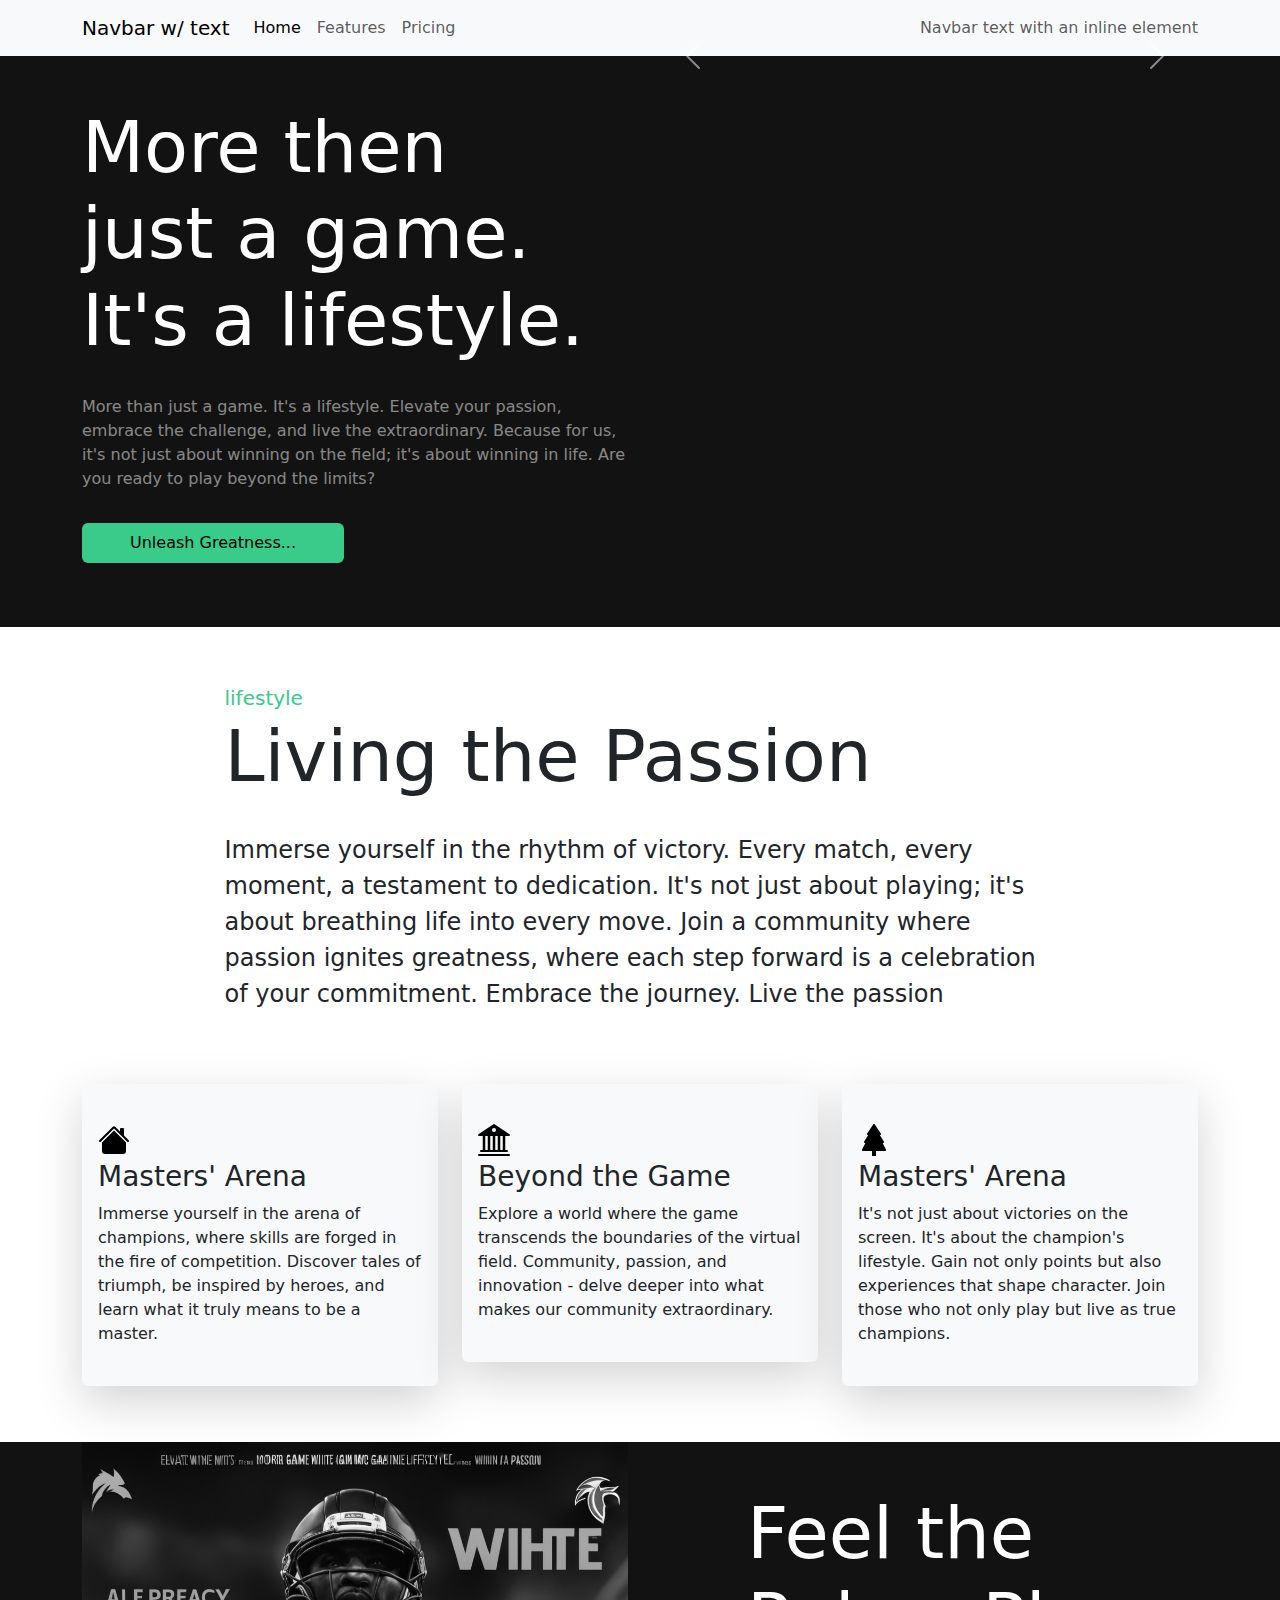
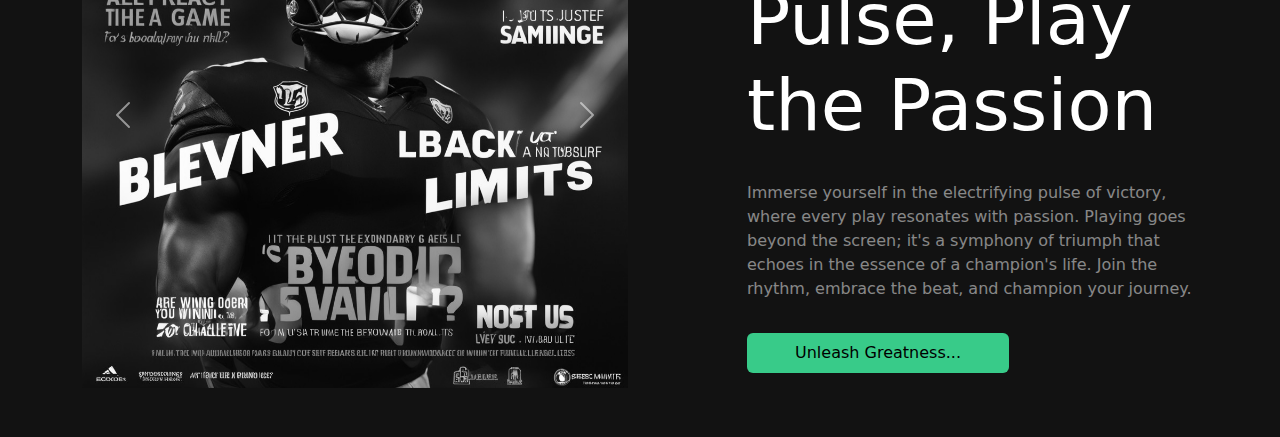
==== index.html @ 21ebd821 "added new sections" ====
<!DOCTYPE html>
<html lang="pl">
  <head>
    <meta charset="UTF-8" />
    <meta name="viewport" content="width=device-width, initial-scale=1.0" />
    <link rel="stylesheet" href="./css/bootstrap.min.css" />
    <link rel="stylesheet" href="./css/style.css" />
    <title>Zaliczenie</title>
  </head>
  <body>
    <nav class="navbar navbar-expand-lg bg-light">
      <div class="container">
        <a class="navbar-brand" href="#">Navbar w/ text</a>
        <button
          class="navbar-toggler"
          type="button"
          data-bs-toggle="collapse"
          data-bs-target="#navbarText"
          aria-controls="navbarText"
          aria-expanded="false"
          aria-label="Toggle navigation"
        >
          <span class="navbar-toggler-icon"></span>
        </button>
        <div class="collapse navbar-collapse" id="navbarText">
          <ul class="navbar-nav me-auto mb-2 mb-lg-0">
            <li class="nav-item">
              <a class="nav-link active" aria-current="page" href="#">Home</a>
            </li>
            <li class="nav-item">
              <a class="nav-link" href="#">Features</a>
            </li>
            <li class="nav-item">
              <a class="nav-link" href="#">Pricing</a>
            </li>
          </ul>
          <span class="navbar-text"> Navbar text with an inline element </span>
        </div>
      </div>
    </nav>

    <header class="w-100" style="background-color: #121212">
      <div class="container">
        <div class="row">
          <div class="col-12 col-md-6 d-flex flex-column text-white my-5">
            <h1 class="display-2 m-0">
              <b
                >More then<br />just a game.<br />
                It's a lifestyle.</b
              >
            </h1>
            <p class="my-4 py-2 text-white-50">
              More than just a game. It's a lifestyle. Elevate your passion,
              embrace the challenge, and live the extraordinary. Because for us,
              it's not just about winning on the field; it's about winning in
              life. Are you ready to play beyond the limits?
            </p>
            <p class="m-0 flex-fill d-flex align-items-end mb-3">
              <span>
                <button
                  type="button"
                  class="btn btn-primary text-black px-5 py-2"
                  style="background-color: #38cb89; border: none"
                >
                  Unleash Greatness...
                </button>
              </span>
            </p>
          </div>

          <div class="col-12 col-md-6">
            <div
              id="carouselExampleAutoplaying"
              class="carousel slide"
              data-bs-ride="carousel"
            >
              <div class="carousel-inner">
                <div class="carousel-item active">
                  <!-- <img
                    src="./img/slider1.png"
                    class="d-block w-100"
                    alt="..."
                  /> -->
                  <div class="w-100 h-100" style="background-image: url('./img/Image1.png');"></div>
                </div>
                <!-- <div class="carousel-item">
                  <img
                    src="./img/slider2.png"
                    class="d-block w-100"
                    alt="..."
                  />
                </div>
                <div class="carousel-item">
                  <img
                    src="./img/slider3.png"
                    class="d-block w-100"
                    alt="..."
                  />
                </div> -->
              </div>
              <button
                class="carousel-control-prev"
                type="button"
                data-bs-target="#carouselExampleAutoplaying"
                data-bs-slide="prev"
              >
                <span
                  class="carousel-control-prev-icon"
                  aria-hidden="true"
                ></span>
                <span class="visually-hidden">Previous</span>
              </button>
              <button
                class="carousel-control-next"
                type="button"
                data-bs-target="#carouselExampleAutoplaying"
                data-bs-slide="next"
              >
                <span
                  class="carousel-control-next-icon"
                  aria-hidden="true"
                ></span>
                <span class="visually-hidden">Next</span>
              </button>
            </div>
          </div>
        </div>
      </div>
    </header>

    <section class="container">
      <div class="row d-flex justify-content-center">
        <div class="col-12 col-md-9 d-flex flex-column my-5 py-2">
          <p class="m-0 fs-5" style="color: #38cb89">lifestyle</p>
          <h2 class="display-2 pb-4">Living the Passion</h2>
          <p class="fs-4">
            Immerse yourself in the rhythm of victory. Every match, every
            moment, a testament to dedication. It's not just about playing; it's
            about breathing life into every move. Join a community where passion
            ignites greatness, where each step forward is a celebration of your
            commitment. Embrace the journey. Live the passion
          </p>
        </div>
      </div>
    </section>

    <section class="container mb-5 pb-2">
      <div class="row justify-content-center gy-4">
        <div class="col-12 col-sm-6 col-lg-4">
          <div class="bg-light rounded d-flex flex-column p-3 shadow-lg py-4">
            <img
              class="mt-3"
              src="./img/house-fill.svg"
              alt="icon-house"
              style="width: 10%"
            />
            <h3 class="mt-1">Masters' Arena</h3>
            <p>
              Immerse yourself in the arena of champions, where skills are
              forged in the fire of competition. Discover tales of triumph, be
              inspired by heroes, and learn what it truly means to be a master.
            </p>
          </div>
        </div>

        <div class="col-12 col-sm-6 col-lg-4">
          <div class="bg-light rounded d-flex flex-column p-3 shadow-lg py-4">
            <img
              class="mt-3"
              src="./img/bank2.svg"
              alt="icon-house"
              style="width: 10%"
            />
            <h3 class="mt-1">Beyond the Game</h3>
            <p>
              Explore a world where the game transcends the boundaries of the
              virtual field. Community, passion, and innovation - delve deeper
              into what makes our community extraordinary.
            </p>
          </div>
        </div>

        <div class="col-12 col-sm-6 col-lg-4">
          <div class="bg-light rounded d-flex flex-column p-3 shadow-lg py-4">
            <img
              class="mt-3"
              src="./img/tree-fill.svg"
              alt="icon-house"
              style="width: 10%"
            />
            <h3 class="mt-1">Masters' Arena</h3>
            <p>
              It's not just about victories on the screen. It's about the
              champion's lifestyle. Gain not only points but also experiences
              that shape character. Join those who not only play but live as
              true champions.
            </p>
          </div>
        </div>
      </div>
    </section>

    <section class="w-100" style="background-color: #121212">
      <div class="container">
        <div class="row justify-content-between">
          <div class="col-12 col-md-6">
            <div
              id="carouselExampleAutoplaying2"
              class="carousel slide"
              data-bs-ride="carousel"
            >
              <div class="carousel-inner">
                <div class="carousel-item active">
                  <img
                    src="./img/Image1.png"
                    class="d-block w-100"
                    alt="..."
                  />
                </div>
                <div class="carousel-item">
                  <img
                    src="./img/Image2.png"
                    class="d-block w-100"
                    alt="..."
                  />
                </div>
                <div class="carousel-item">
                  <img
                    src="./img/Image3.png"
                    class="d-block w-100"
                    alt="..."
                  />
                </div>
              </div>
              <button
                class="carousel-control-prev"
                type="button"
                data-bs-target="#carouselExampleAutoplaying2"
                data-bs-slide="prev"
              >
                <span
                  class="carousel-control-prev-icon"
                  aria-hidden="true"
                ></span>
                <span class="visually-hidden">Previous</span>
              </button>
              <button
                class="carousel-control-next"
                type="button"
                data-bs-target="#carouselExampleAutoplaying2"
                data-bs-slide="next"
              >
                <span
                  class="carousel-control-next-icon"
                  aria-hidden="true"
                ></span>
                <span class="visually-hidden">Next</span>
              </button>
            </div>
          </div>

          <div class="col-12 col-md-5 d-flex flex-column text-white my-5">
            <h1 class="display-2 m-0">
              <b>
                Feel the<br> Pulse, Play <br>the Passion
                </br>
              </b>
            </h1>
            <p class="my-4 py-2 text-white-50">
              Immerse yourself in the electrifying pulse of victory, where every play resonates with passion. Playing goes beyond the screen; it's a symphony of triumph that echoes in the essence of a champion's life. Join the rhythm, embrace the beat, and champion your journey.
            </p>
            <p class="m-0 flex-fill d-flex align-items-end mb-3">
              <span>
                <button
                  type="button"
                  class="btn btn-primary text-black px-5 py-2"
                  style="background-color: #38cb89; border: none"
                >
                  Unleash Greatness...
                </button>
              </span>
            </p>
          </div>
        </div>
      </div>
    </section>

    <script src="./js/bootstrap.bundle.min.js"></script>
    <script src="./js/code.jquery.com_jquery-3.7.0.min.js"></script>
    <script src="./js/unpkg.com_masonry-layout@4.2.2_dist_masonry.pkgd.min.js"></script>
    <script src="./js/js.js"></script>
  </body>
</html>
---- css/style.css ----
@keyframes slideIn {
  0% {
    transform: translateY(-2rem);
    opacity: 0;
  }

  100% {
    transform: translateY(0rem);
    opacity: 1;
  }

  0% {
    transform: translateY(-2rem);
    opacity: 0;
  }
}

@keyframes slide-s {
  0% {
    transform: translateX(-2rem);
    opacity: 0;
  }

  100% {
    transform: translateX(0rem);
    opacity: 1;
  }
}

@keyframes slide-e {
  0% {
    transform: translateX(2rem);
    opacity: 0;
  }

  100% {
    transform: translateX(0rem);
    opacity: 1;
  }
}

@keyframes slide-el {
  0% {
    transform: translateX(0rem);
    opacity: 1;
  }

  100% {
    transform: translateX(-2rem);
    opacity: 0;
  }
}

@keyframes slide-b {
  0% {
    transform: translateY(2rem);
    opacity: 0;
  }

  100% {
    transform: translateY(0rem);
    opacity: 1;
  }
}

@keyframes slide-t {
  0% {
    transform: translateY(-2rem);
    opacity: 0;
  }

  100% {
    transform: translateY(0rem);
    opacity: 1;
  }
}

@keyframes slide {
  0% {
    opacity: 0;
  }

  100% {
    opacity: 1;
  }
}

@keyframes grid {
  0% {
    opacity: 0;
    max-height: 100vw;
  }

  100% {
    opacity: 1;
    max-height: 100%;
  }
}

.slideIn {
  animation-name: slideIn;
}

.fade-s,
.fade-e,
.fade-b,
.fade {
  opacity: 0;
}

.fade-s-in,
.fade-e-in,
.fade-b-in,
.fade-in {
  opacity: 1;
  animation-duration: 1s;
  animation-fill-mode: both;
}

.fade-s-in {
  animation-name: slide-s;
}

.fade-e-in {
  animation-name: slide-e;
}

.fade-b-in {
  animation-name: slide-b;
}

.fade-in {
  animation-name: slide;
}

.padding-button-2 {
  padding: 0.88rem 1.5rem;
}

.padding-button-1 {
  padding: 0.66rem 1.5rem;
}

.box {
  -webkit-box-shadow: 0px 0px 50px -10px rgba(2, 2, 2, 1);
  -moz-box-shadow: 0px 0px 50px -10px rgba(2, 2, 2, 1);
  box-shadow: 0px 0px 50px -10px rgba(2, 2, 2, 1);
}
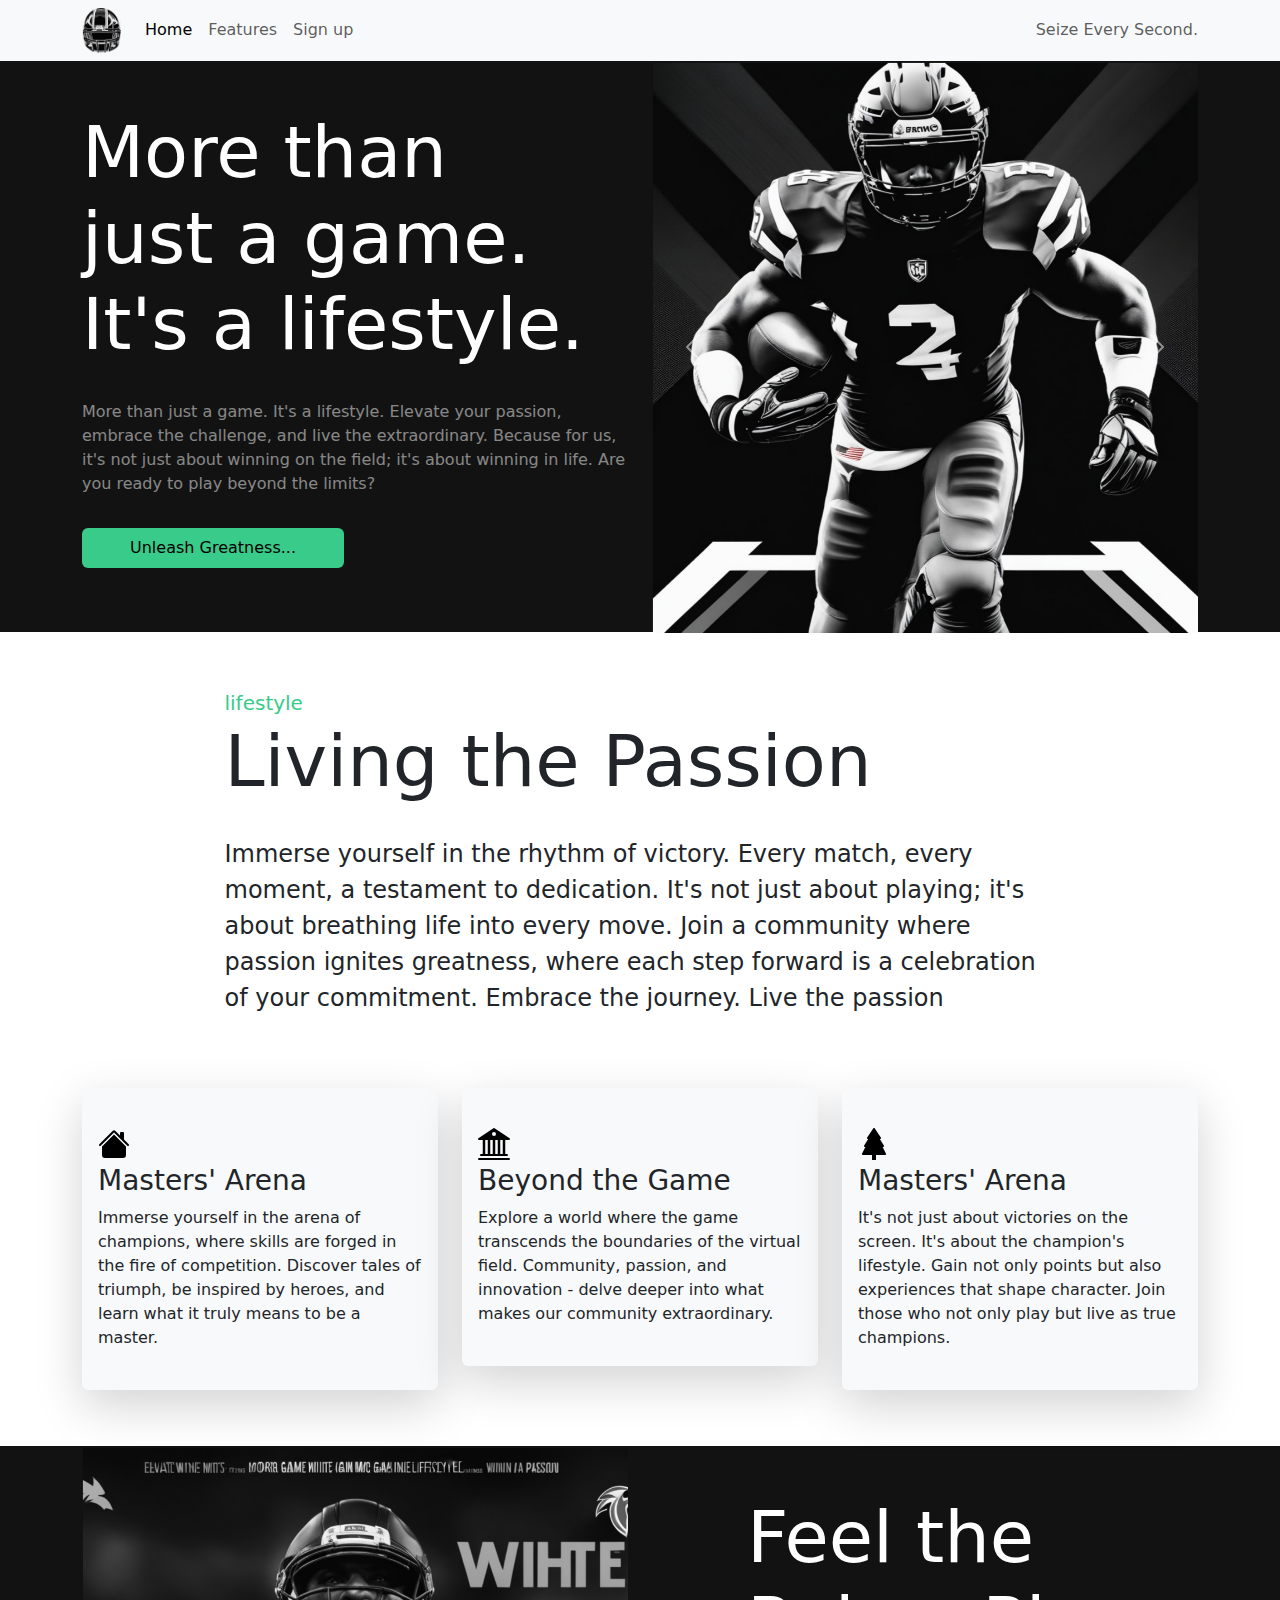
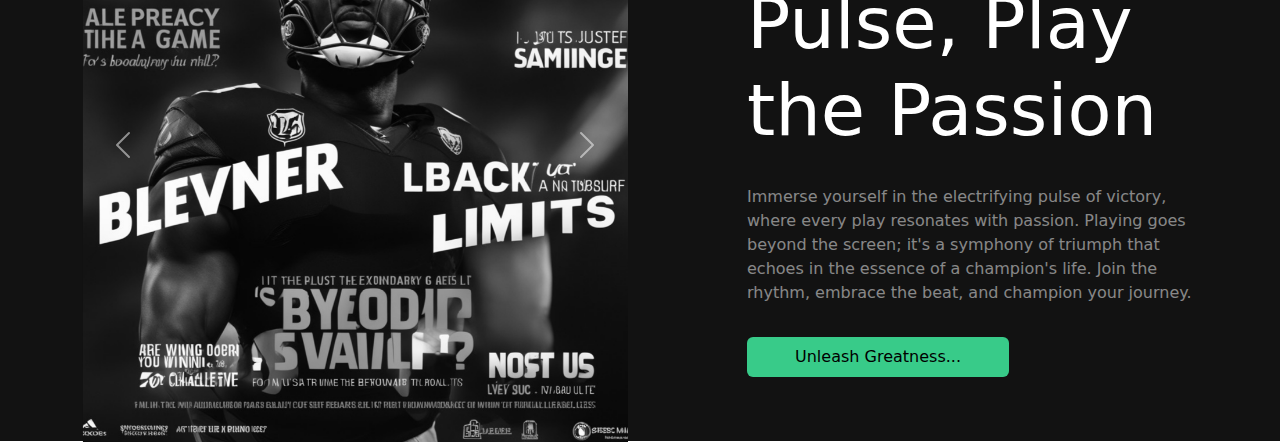
==== commit 25ed3b5c: "fixed slider, added logo and started making pages" ====
--- a/index.html
+++ b/index.html
@@ -10,7 +10,7 @@
   <body>
     <nav class="navbar navbar-expand-lg bg-light">
       <div class="container">
-        <a class="navbar-brand" href="#">Navbar w/ text</a>
+        <a class="navbar-brand logo p-0" href="index.html"><img src="./img/logo.png" alt="Logo" class="w-100"></a>
         <button
           class="navbar-toggler"
           type="button"
@@ -25,16 +25,16 @@
         <div class="collapse navbar-collapse" id="navbarText">
           <ul class="navbar-nav me-auto mb-2 mb-lg-0">
             <li class="nav-item">
-              <a class="nav-link active" aria-current="page" href="#">Home</a>
+              <a class="nav-link active" aria-current="page" href="index.html">Home</a>
             </li>
             <li class="nav-item">
-              <a class="nav-link" href="#">Features</a>
+              <a class="nav-link" href="features.html">Features</a>
             </li>
             <li class="nav-item">
-              <a class="nav-link" href="#">Pricing</a>
+              <a class="nav-link" href="form.html">Sign up</a>
             </li>
           </ul>
-          <span class="navbar-text"> Navbar text with an inline element </span>
+          <span class="navbar-text"> Seize Every Second. </span>
         </div>
       </div>
     </nav>
@@ -45,7 +45,7 @@
           <div class="col-12 col-md-6 d-flex flex-column text-white my-5">
             <h1 class="display-2 m-0">
               <b
-                >More then<br />just a game.<br />
+                >More than<br />just a game.<br />
                 It's a lifestyle.</b
               >
             </h1>
@@ -71,32 +71,35 @@
           <div class="col-12 col-md-6">
             <div
               id="carouselExampleAutoplaying"
-              class="carousel slide"
+              class="carousel slide h-100"
               data-bs-ride="carousel"
+              style="margin-top: 1px; margin-bottom: -2px;"
             >
-              <div class="carousel-inner">
-                <div class="carousel-item active">
-                  <!-- <img
+              <div class="carousel-inner h-100">
+                <div class="carousel-item active h-100">
+                  <img
                     src="./img/slider1.png"
                     class="d-block w-100"
                     alt="..."
-                  /> -->
-                  <div class="w-100 h-100" style="background-image: url('./img/Image1.png');"></div>
-                </div>
-                <!-- <div class="carousel-item">
+                  />
+                  <div class="w-100 h-100 bg-img" style="background-image: url('./img/slider1.png');"></div>
+                </div>
+                <div class="carousel-item h-100">
                   <img
                     src="./img/slider2.png"
                     class="d-block w-100"
                     alt="..."
                   />
-                </div>
-                <div class="carousel-item">
+                  <div class="w-100 h-100 bg-img" style="background-image: url('./img/slider2.png');"></div>
+                </div>
+                <div class="carousel-item h-100">
                   <img
                     src="./img/slider3.png"
                     class="d-block w-100"
                     alt="..."
                   />
-                </div> -->
+                  <div class="w-100 h-100 bg-img" style="background-image: url('./img/slider3.png');"></div>
+                </div>
               </div>
               <button
                 class="carousel-control-prev"
@@ -206,30 +209,34 @@
           <div class="col-12 col-md-6">
             <div
               id="carouselExampleAutoplaying2"
-              class="carousel slide"
+              class="carousel slide h-100"
               data-bs-ride="carousel"
+              style="margin: 1px 0;"
             >
-              <div class="carousel-inner">
-                <div class="carousel-item active">
+              <div class="carousel-inner h-100">
+                <div class="carousel-item active h-100">
                   <img
                     src="./img/Image1.png"
                     class="d-block w-100"
                     alt="..."
                   />
-                </div>
-                <div class="carousel-item">
+                  <div class="w-100 h-100 bg-img" style="background-image: url('./img/Image1.png');"></div>
+                </div>
+                <div class="carousel-item h-100">
                   <img
                     src="./img/Image2.png"
                     class="d-block w-100"
                     alt="..."
                   />
-                </div>
-                <div class="carousel-item">
+                  <div class="w-100 h-100 bg-img" style="background-image: url('./img/Image2.png');"></div>
+                </div>
+                <div class="carousel-item h-100">
                   <img
                     src="./img/Image3.png"
                     class="d-block w-100"
                     alt="..."
                   />
+                  <div class="w-100 h-100 bg-img" style="background-image: url('./img/Image3.png');"></div>
                 </div>
               </div>
               <button
--- a/css/style.css
+++ b/css/style.css
@@ -145,4 +145,52 @@
   -webkit-box-shadow: 0px 0px 50px -10px rgba(2, 2, 2, 1);
   -moz-box-shadow: 0px 0px 50px -10px rgba(2, 2, 2, 1);
   box-shadow: 0px 0px 50px -10px rgba(2, 2, 2, 1);
+}
+
+.bg-img {
+  display: none;
+  background-size: cover;
+  background-position: center;
+  background-repeat: no-repeat;
+  margin: 1px;
+}
+
+.logo {
+  width: 3.5%;
+}
+
+@media (max-width: 1400px) {
+  .bg-img {
+    display: block;
+  }
+
+  .carousel-item img {
+    display: none !important;
+  }
+}
+
+@media (max-width: 992px) {
+  .logo {
+    width: 5%;
+  }
+}
+
+@media (max-width: 766px) {
+  .bg-img {
+    display: none;
+  }
+
+  .carousel-item img {
+    display: block !important;
+  }
+
+  .logo {
+    width: 7%;
+  }
+}
+
+@media (max-width: 576px) {
+  .logo {
+    width: 10%;
+  }
 }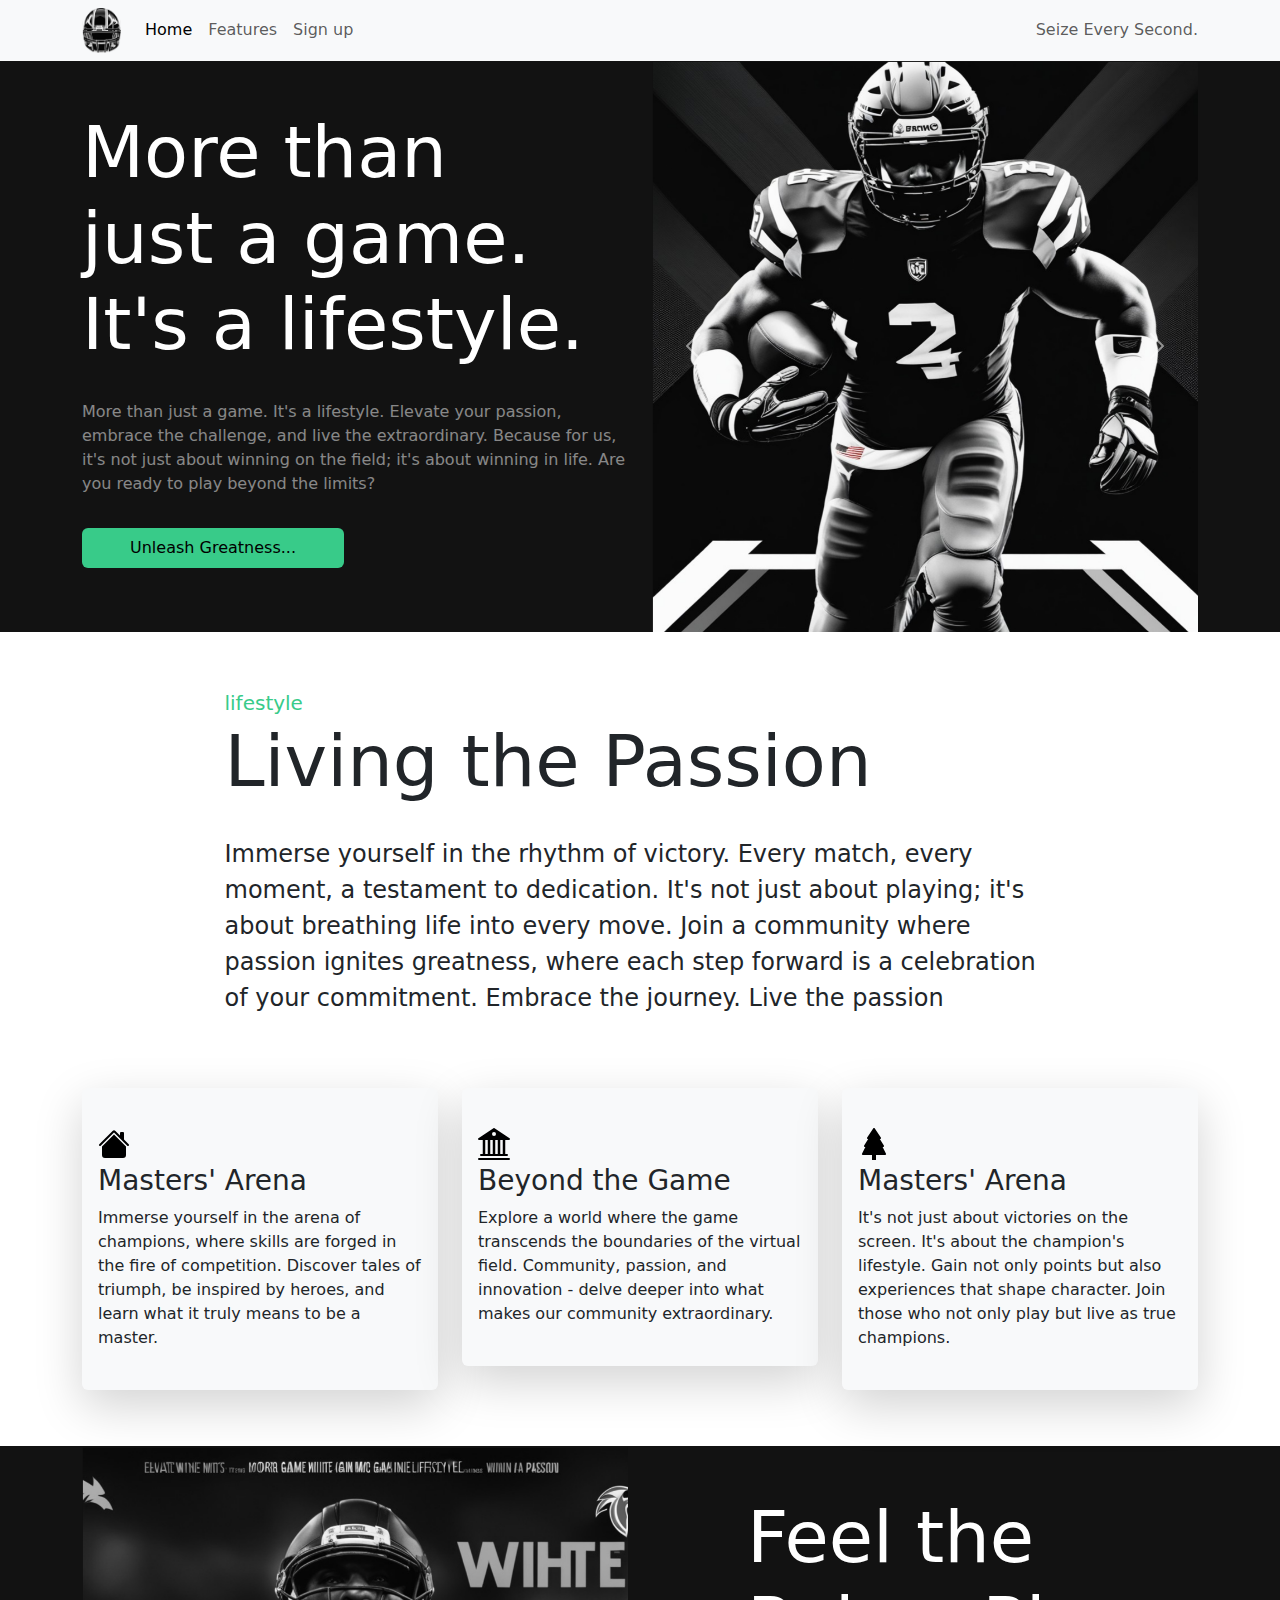
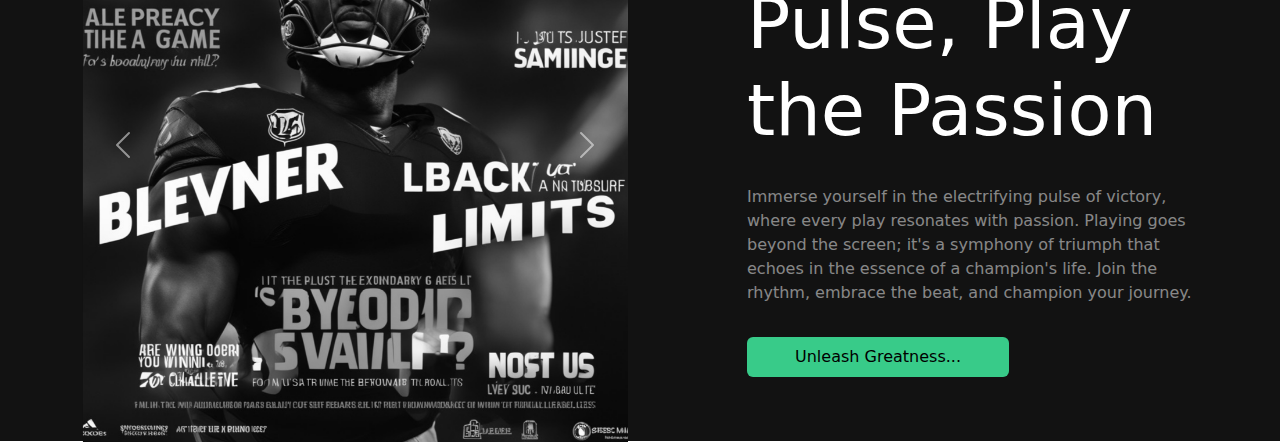
==== commit 488599db: "adding form" ====
--- a/index.html
+++ b/index.html
@@ -73,7 +73,6 @@
               id="carouselExampleAutoplaying"
               class="carousel slide h-100"
               data-bs-ride="carousel"
-              style="margin-top: 1px; margin-bottom: -2px;"
             >
               <div class="carousel-inner h-100">
                 <div class="carousel-item active h-100">
--- a/css/style.css
+++ b/css/style.css
@@ -159,6 +159,10 @@
   width: 3.5%;
 }
 
+.none {
+  display: none;
+}
+
 @media (max-width: 1400px) {
   .bg-img {
     display: block;
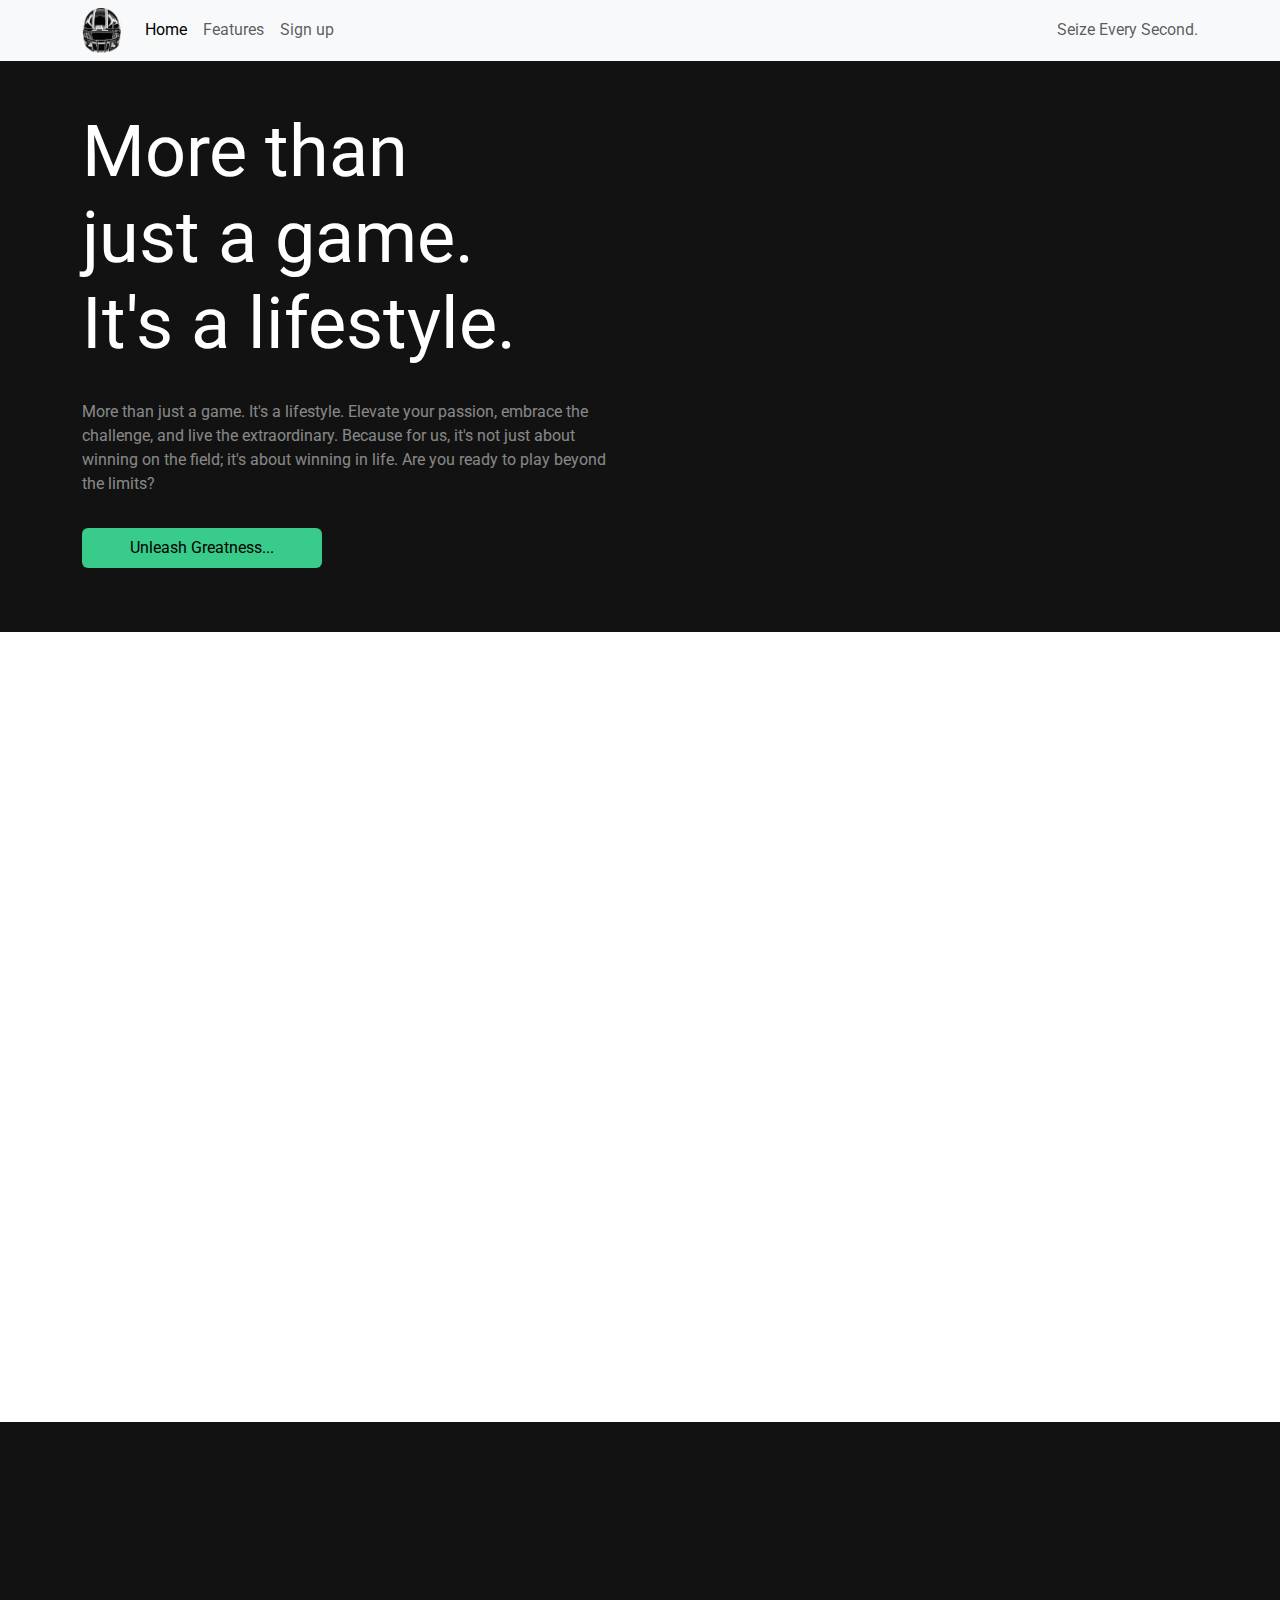
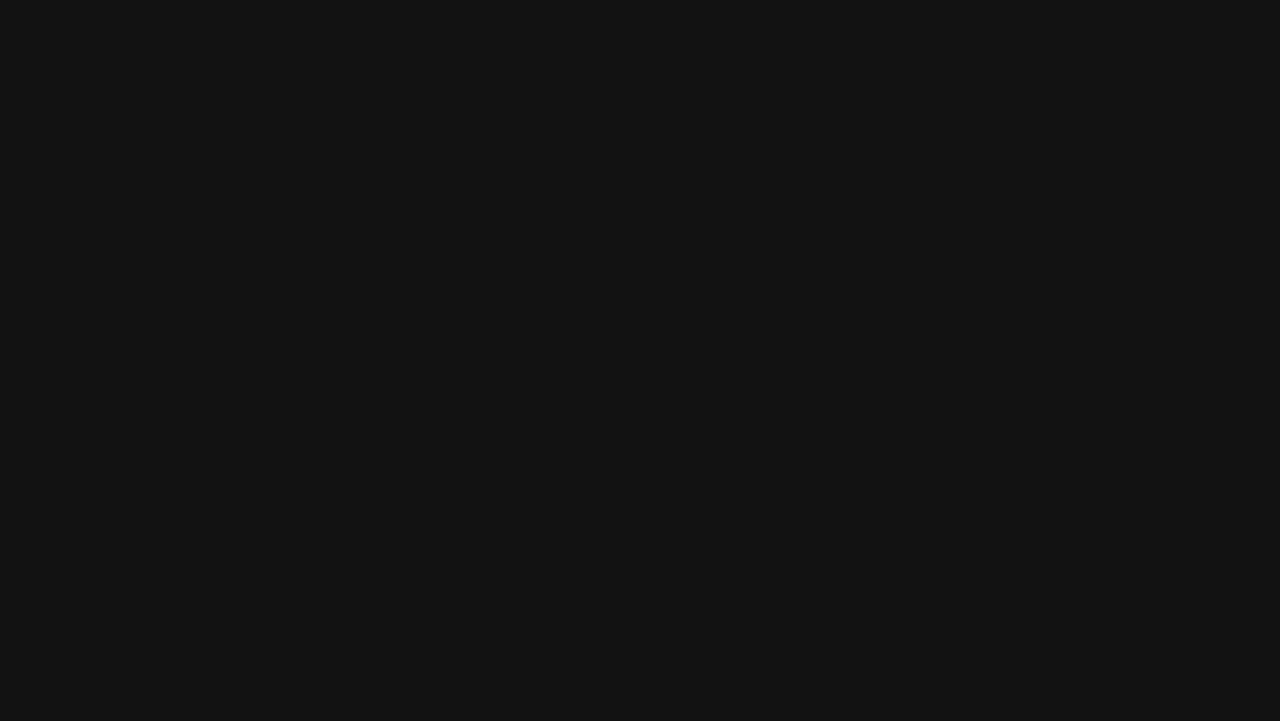
==== commit 44cec24e: "added lazyloading" ====
--- a/index.html
+++ b/index.html
@@ -42,7 +42,7 @@
     <header class="w-100" style="background-color: #121212">
       <div class="container">
         <div class="row">
-          <div class="col-12 col-md-6 d-flex flex-column text-white my-5">
+          <div class="fade-s col-12 col-md-6 d-flex flex-column text-white my-5">
             <h1 class="display-2 m-0">
               <b
                 >More than<br />just a game.<br />
@@ -59,7 +59,7 @@
               <span>
                 <button
                   type="button"
-                  class="btn btn-primary text-black px-5 py-2"
+                  class="to-form btn btn-primary text-black px-5 py-2"
                   style="background-color: #38cb89; border: none"
                 >
                   Unleash Greatness...
@@ -68,7 +68,7 @@
             </p>
           </div>
 
-          <div class="col-12 col-md-6">
+          <div class="fade col-12 col-md-6">
             <div
               id="carouselExampleAutoplaying"
               class="carousel slide h-100"
@@ -132,7 +132,7 @@
 
     <section class="container">
       <div class="row d-flex justify-content-center">
-        <div class="col-12 col-md-9 d-flex flex-column my-5 py-2">
+        <div class="fade col-12 col-md-9 d-flex flex-column my-5 py-2">
           <p class="m-0 fs-5" style="color: #38cb89">lifestyle</p>
           <h2 class="display-2 pb-4">Living the Passion</h2>
           <p class="fs-4">
@@ -148,7 +148,7 @@
 
     <section class="container mb-5 pb-2">
       <div class="row justify-content-center gy-4">
-        <div class="col-12 col-sm-6 col-lg-4">
+        <div class="fade-b col-12 col-sm-6 col-lg-4">
           <div class="bg-light rounded d-flex flex-column p-3 shadow-lg py-4">
             <img
               class="mt-3"
@@ -165,7 +165,7 @@
           </div>
         </div>
 
-        <div class="col-12 col-sm-6 col-lg-4">
+        <div class="fade-b col-12 col-sm-6 col-lg-4">
           <div class="bg-light rounded d-flex flex-column p-3 shadow-lg py-4">
             <img
               class="mt-3"
@@ -182,7 +182,7 @@
           </div>
         </div>
 
-        <div class="col-12 col-sm-6 col-lg-4">
+        <div class="fade-b col-12 col-sm-6 col-lg-4">
           <div class="bg-light rounded d-flex flex-column p-3 shadow-lg py-4">
             <img
               class="mt-3"
@@ -205,12 +205,11 @@
     <section class="w-100" style="background-color: #121212">
       <div class="container">
         <div class="row justify-content-between">
-          <div class="col-12 col-md-6">
+          <div class="fade col-12 col-md-6">
             <div
               id="carouselExampleAutoplaying2"
               class="carousel slide h-100"
               data-bs-ride="carousel"
-              style="margin: 1px 0;"
             >
               <div class="carousel-inner h-100">
                 <div class="carousel-item active h-100">
@@ -265,7 +264,7 @@
             </div>
           </div>
 
-          <div class="col-12 col-md-5 d-flex flex-column text-white my-5">
+          <div class="fade-e col-12 col-md-5 d-flex flex-column text-white my-5">
             <h1 class="display-2 m-0">
               <b>
                 Feel the<br> Pulse, Play <br>the Passion
@@ -279,7 +278,7 @@
               <span>
                 <button
                   type="button"
-                  class="btn btn-primary text-black px-5 py-2"
+                  class="to-form btn btn-primary text-black px-5 py-2"
                   style="background-color: #38cb89; border: none"
                 >
                   Unleash Greatness...
@@ -290,6 +289,67 @@
         </div>
       </div>
     </section>
+
+    <footer style="background-color: #121212; margin-top: -1px;">
+      <div class="container py-5">
+        <div class="row py-4 justify-content-center">
+          <div class="col-12 text-white">
+            <div class="fade border-bottom"></div>
+
+            <div class="fade d-flex justify-content-between py-5 lt-4">
+              <div class="d-flex flex-wrap flex-column flex-md-row">
+                <p class="m-0 m-lg-auto">
+                  <a
+                    class="link-underline link-underline-opacity-0 text-white"
+                    href="#"
+                    >Forum</a
+                  >
+                </p>
+                <p class="my-4 my-md-0 mx-md-4 m-lg-auto mx-lg-5">
+                  <a
+                    class="link-underline link-underline-opacity-0 text-white"
+                    href="#"
+                    >Instagram</a
+                  >
+                </p>
+                <p class="mb-4 m-md-0 m-lg-auto">
+                  <a
+                    class="link-underline link-underline-opacity-0 text-white"
+                    href="#"
+                    >Facebook</a
+                  >
+                </p>
+                <p class="ms-md-4 m-lg-auto ms-lg-5">
+                  <a
+                    class="link-underline link-underline-opacity-0 text-white"
+                    href="#"
+                    >LinkedIn</a
+                  >
+                </p>
+              </div>
+              <div class="d-flex flex-column flex-lg-row">
+                <p class="mb-4 m-lg-auto">000-000-000</p>
+                <p class="m-0 m-lg-auto ps-lg-5">greatness@example.com</p>
+              </div>
+            </div>
+
+            <div class="fade d-flex justify-content-between pt-3 lt-4">
+              <p class="m-auto ms-0">Triumphant Symphony © 2023</p>
+              <div class="d-flex align-items-center">
+                <p class="mb-0 me-2">
+                  made by
+                  <a
+                    class="link-underline link-underline-opacity-0 text-white"
+                    href="https://github.com/mikoslaf"
+                    >Mikołaj W.</a
+                  >
+                </p>
+              </div>
+            </div>
+          </div>
+        </div>
+      </div>
+    </footer>
 
     <script src="./js/bootstrap.bundle.min.js"></script>
     <script src="./js/code.jquery.com_jquery-3.7.0.min.js"></script>
--- a/css/style.css
+++ b/css/style.css
@@ -1,18 +1,7 @@
-@keyframes slideIn {
-  0% {
-    transform: translateY(-2rem);
-    opacity: 0;
-  }
+@import url('https://fonts.googleapis.com/css2?family=Roboto:wght@400;700&display=swap');
 
-  100% {
-    transform: translateY(0rem);
-    opacity: 1;
-  }
-
-  0% {
-    transform: translateY(-2rem);
-    opacity: 0;
-  }
+body {
+  font-family: 'Roboto', sans-serif;
 }
 
 @keyframes slide-s {
@@ -36,18 +25,6 @@
   100% {
     transform: translateX(0rem);
     opacity: 1;
-  }
-}
-
-@keyframes slide-el {
-  0% {
-    transform: translateX(0rem);
-    opacity: 1;
-  }
-
-  100% {
-    transform: translateX(-2rem);
-    opacity: 0;
   }
 }
 
@@ -97,10 +74,6 @@
   }
 }
 
-.slideIn {
-  animation-name: slideIn;
-}
-
 .fade-s,
 .fade-e,
 .fade-b,
@@ -133,14 +106,6 @@
   animation-name: slide;
 }
 
-.padding-button-2 {
-  padding: 0.88rem 1.5rem;
-}
-
-.padding-button-1 {
-  padding: 0.66rem 1.5rem;
-}
-
 .box {
   -webkit-box-shadow: 0px 0px 50px -10px rgba(2, 2, 2, 1);
   -moz-box-shadow: 0px 0px 50px -10px rgba(2, 2, 2, 1);
@@ -152,7 +117,6 @@
   background-size: cover;
   background-position: center;
   background-repeat: no-repeat;
-  margin: 1px;
 }
 
 .logo {
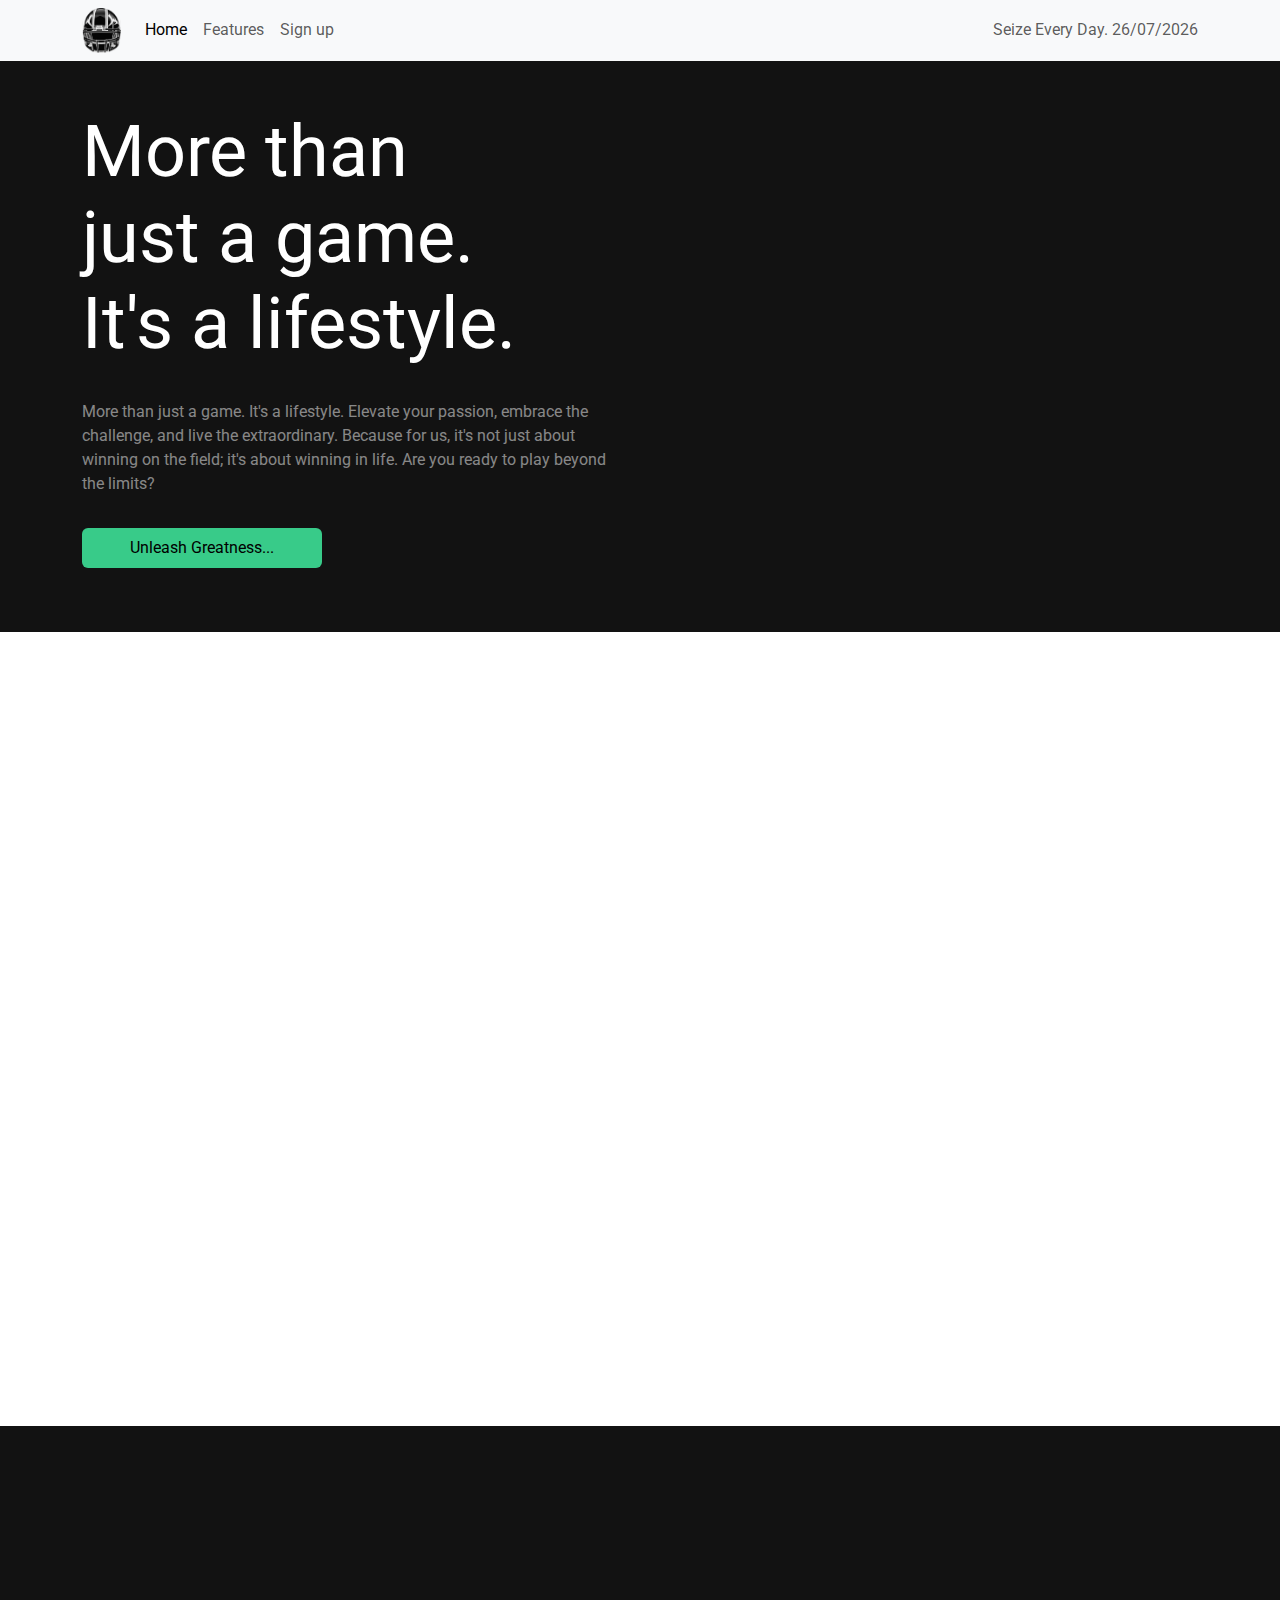
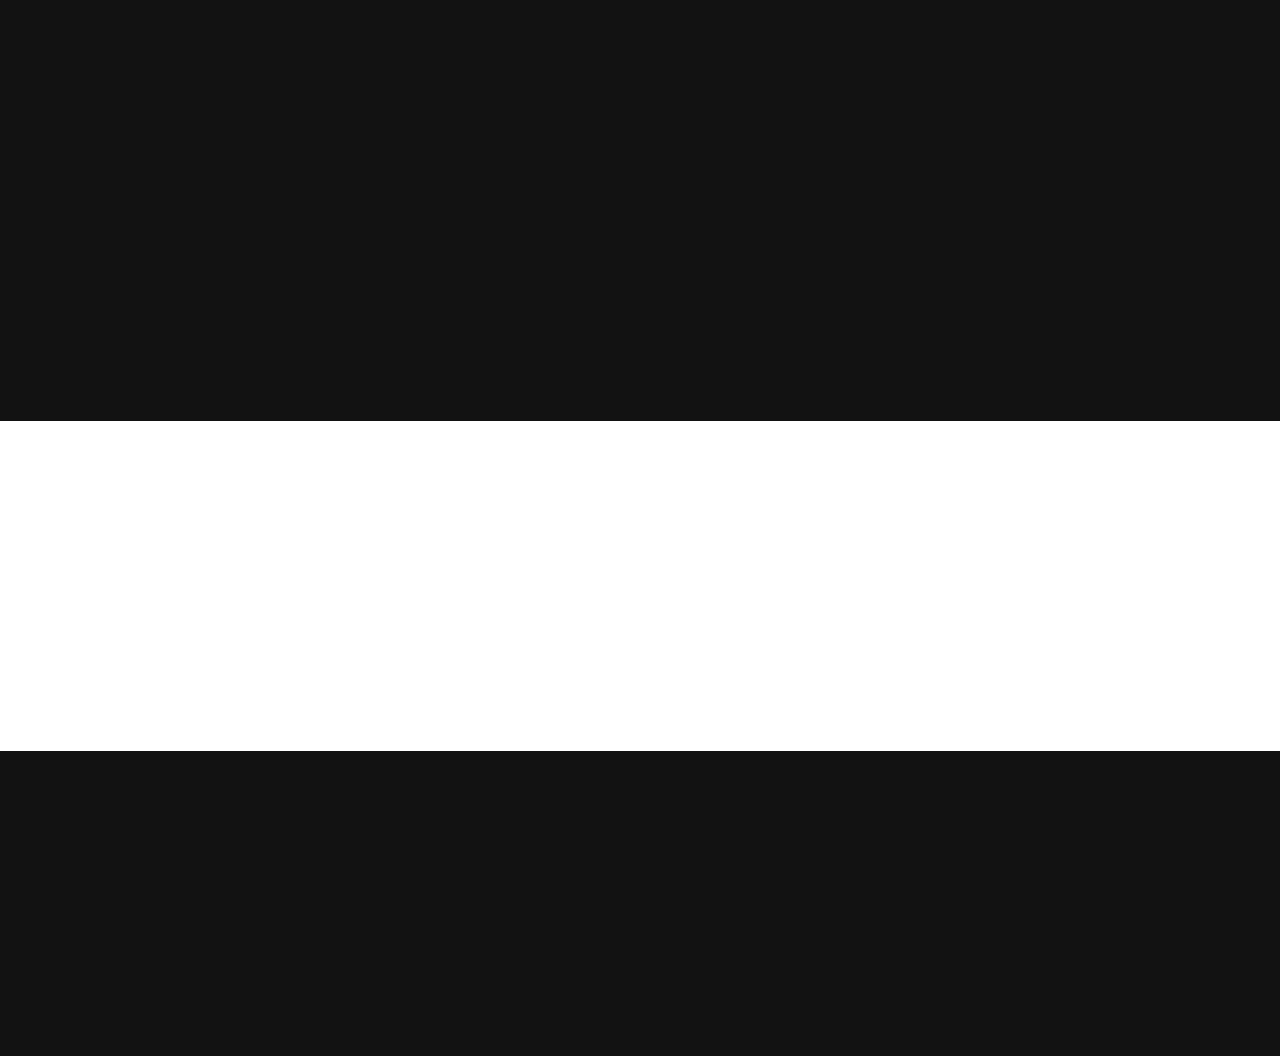
==== commit 624fda34: "added section with list element" ====
--- a/index.html
+++ b/index.html
@@ -5,12 +5,15 @@
     <meta name="viewport" content="width=device-width, initial-scale=1.0" />
     <link rel="stylesheet" href="./css/bootstrap.min.css" />
     <link rel="stylesheet" href="./css/style.css" />
-    <title>Zaliczenie</title>
+    <link rel="icon" type="image/x-icon" href="./img/logo.png" />
+    <title>Triumphant Symphony</title>
   </head>
   <body>
     <nav class="navbar navbar-expand-lg bg-light">
       <div class="container">
-        <a class="navbar-brand logo p-0" href="index.html"><img src="./img/logo.png" alt="Logo" class="w-100"></a>
+        <a class="navbar-brand logo p-0" href="index.html"
+          ><img src="./img/logo.png" alt="Logo" class="w-100"
+        /></a>
         <button
           class="navbar-toggler"
           type="button"
@@ -25,7 +28,9 @@
         <div class="collapse navbar-collapse" id="navbarText">
           <ul class="navbar-nav me-auto mb-2 mb-lg-0">
             <li class="nav-item">
-              <a class="nav-link active" aria-current="page" href="index.html">Home</a>
+              <a class="nav-link active" aria-current="page" href="index.html"
+                >Home</a
+              >
             </li>
             <li class="nav-item">
               <a class="nav-link" href="features.html">Features</a>
@@ -42,7 +47,9 @@
     <header class="w-100" style="background-color: #121212">
       <div class="container">
         <div class="row">
-          <div class="fade-s col-12 col-md-6 d-flex flex-column text-white my-5">
+          <div
+            class="fade-s col-12 col-md-6 d-flex flex-column text-white my-5"
+          >
             <h1 class="display-2 m-0">
               <b
                 >More than<br />just a game.<br />
@@ -81,7 +88,10 @@
                     class="d-block w-100"
                     alt="..."
                   />
-                  <div class="w-100 h-100 bg-img" style="background-image: url('./img/slider1.png');"></div>
+                  <div
+                    class="w-100 h-100 bg-img"
+                    style="background-image: url('./img/slider1.png')"
+                  ></div>
                 </div>
                 <div class="carousel-item h-100">
                   <img
@@ -89,7 +99,10 @@
                     class="d-block w-100"
                     alt="..."
                   />
-                  <div class="w-100 h-100 bg-img" style="background-image: url('./img/slider2.png');"></div>
+                  <div
+                    class="w-100 h-100 bg-img"
+                    style="background-image: url('./img/slider2.png')"
+                  ></div>
                 </div>
                 <div class="carousel-item h-100">
                   <img
@@ -97,7 +110,10 @@
                     class="d-block w-100"
                     alt="..."
                   />
-                  <div class="w-100 h-100 bg-img" style="background-image: url('./img/slider3.png');"></div>
+                  <div
+                    class="w-100 h-100 bg-img"
+                    style="background-image: url('./img/slider3.png')"
+                  ></div>
                 </div>
               </div>
               <button
@@ -156,7 +172,7 @@
               alt="icon-house"
               style="width: 10%"
             />
-            <h3 class="mt-1">Masters' Arena</h3>
+            <h3 class="mt-2">Masters' Arena</h3>
             <p>
               Immerse yourself in the arena of champions, where skills are
               forged in the fire of competition. Discover tales of triumph, be
@@ -173,7 +189,7 @@
               alt="icon-house"
               style="width: 10%"
             />
-            <h3 class="mt-1">Beyond the Game</h3>
+            <h3 class="mt-2">Beyond the Game</h3>
             <p>
               Explore a world where the game transcends the boundaries of the
               virtual field. Community, passion, and innovation - delve deeper
@@ -190,7 +206,7 @@
               alt="icon-house"
               style="width: 10%"
             />
-            <h3 class="mt-1">Masters' Arena</h3>
+            <h3 class="mt-2">Masters' Arena</h3>
             <p>
               It's not just about victories on the screen. It's about the
               champion's lifestyle. Gain not only points but also experiences
@@ -213,28 +229,25 @@
             >
               <div class="carousel-inner h-100">
                 <div class="carousel-item active h-100">
-                  <img
-                    src="./img/Image1.png"
-                    class="d-block w-100"
-                    alt="..."
-                  />
-                  <div class="w-100 h-100 bg-img" style="background-image: url('./img/Image1.png');"></div>
+                  <img src="./img/Image1.png" class="d-block w-100" alt="..." />
+                  <div
+                    class="w-100 h-100 bg-img"
+                    style="background-image: url('./img/Image1.png')"
+                  ></div>
                 </div>
                 <div class="carousel-item h-100">
-                  <img
-                    src="./img/Image2.png"
-                    class="d-block w-100"
-                    alt="..."
-                  />
-                  <div class="w-100 h-100 bg-img" style="background-image: url('./img/Image2.png');"></div>
+                  <img src="./img/Image2.png" class="d-block w-100" alt="..." />
+                  <div
+                    class="w-100 h-100 bg-img"
+                    style="background-image: url('./img/Image2.png')"
+                  ></div>
                 </div>
                 <div class="carousel-item h-100">
-                  <img
-                    src="./img/Image3.png"
-                    class="d-block w-100"
-                    alt="..."
-                  />
-                  <div class="w-100 h-100 bg-img" style="background-image: url('./img/Image3.png');"></div>
+                  <img src="./img/Image3.png" class="d-block w-100" alt="..." />
+                  <div
+                    class="w-100 h-100 bg-img"
+                    style="background-image: url('./img/Image3.png')"
+                  ></div>
                 </div>
               </div>
               <button
@@ -264,15 +277,21 @@
             </div>
           </div>
 
-          <div class="fade-e col-12 col-md-5 d-flex flex-column text-white my-5">
+          <div
+            class="fade-e col-12 col-md-5 d-flex flex-column text-white my-5"
+          >
             <h1 class="display-2 m-0">
               <b>
-                Feel the<br> Pulse, Play <br>the Passion
-                </br>
+                Feel the<br />
+                Pulse, Play <br />the Passion
               </b>
             </h1>
             <p class="my-4 py-2 text-white-50">
-              Immerse yourself in the electrifying pulse of victory, where every play resonates with passion. Playing goes beyond the screen; it's a symphony of triumph that echoes in the essence of a champion's life. Join the rhythm, embrace the beat, and champion your journey.
+              Immerse yourself in the electrifying pulse of victory, where every
+              play resonates with passion. Playing goes beyond the screen; it's
+              a symphony of triumph that echoes in the essence of a champion's
+              life. Join the rhythm, embrace the beat, and champion your
+              journey.
             </p>
             <p class="m-0 flex-fill d-flex align-items-end mb-3">
               <span>
@@ -290,7 +309,22 @@
       </div>
     </section>
 
-    <footer style="background-color: #121212; margin-top: -1px;">
+    <section class="container">
+      <div class="row d-flex justify-content-center">
+        <div class="fade col-12 col-md-9 d-flex flex-column my-5 py-2">
+          <p class="m-0 fs-5" style="color: #38cb89">calendar</p>
+          <h2 class="display-2 pb-4">Write down your goals</h2>
+          <div class="input-group mb-3">
+            <input type="text" class="form-control" placeholder="Goal" aria-label="Goal" aria-describedby="button-addon">
+            <button class="btn btn-outline-secondary" type="button" id="button-addon">Add</button>
+          </div>
+          <ul id="addon">
+          </ul>
+        </div>
+      </div>
+    </section>
+
+    <footer style="background-color: #121212; margin-top: -1px">
       <div class="container py-5">
         <div class="row py-4 justify-content-center">
           <div class="col-12 text-white">
